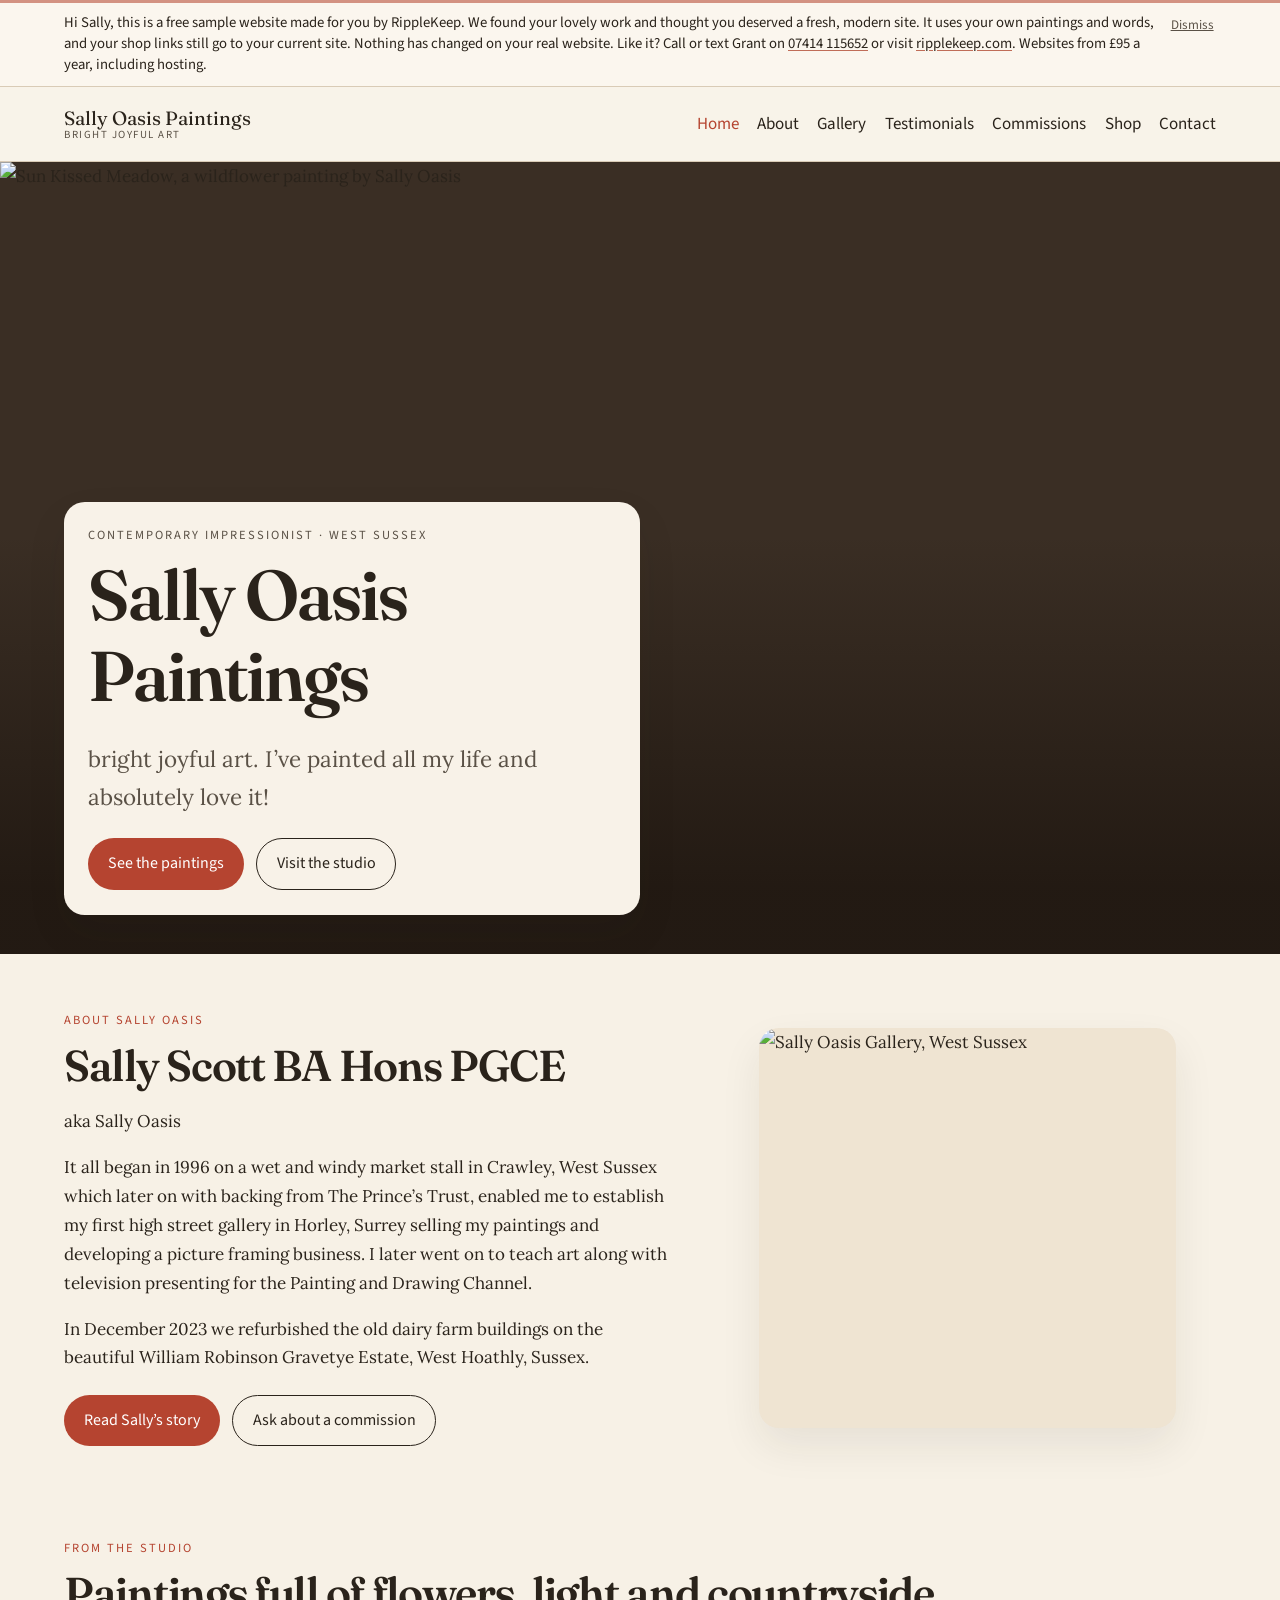
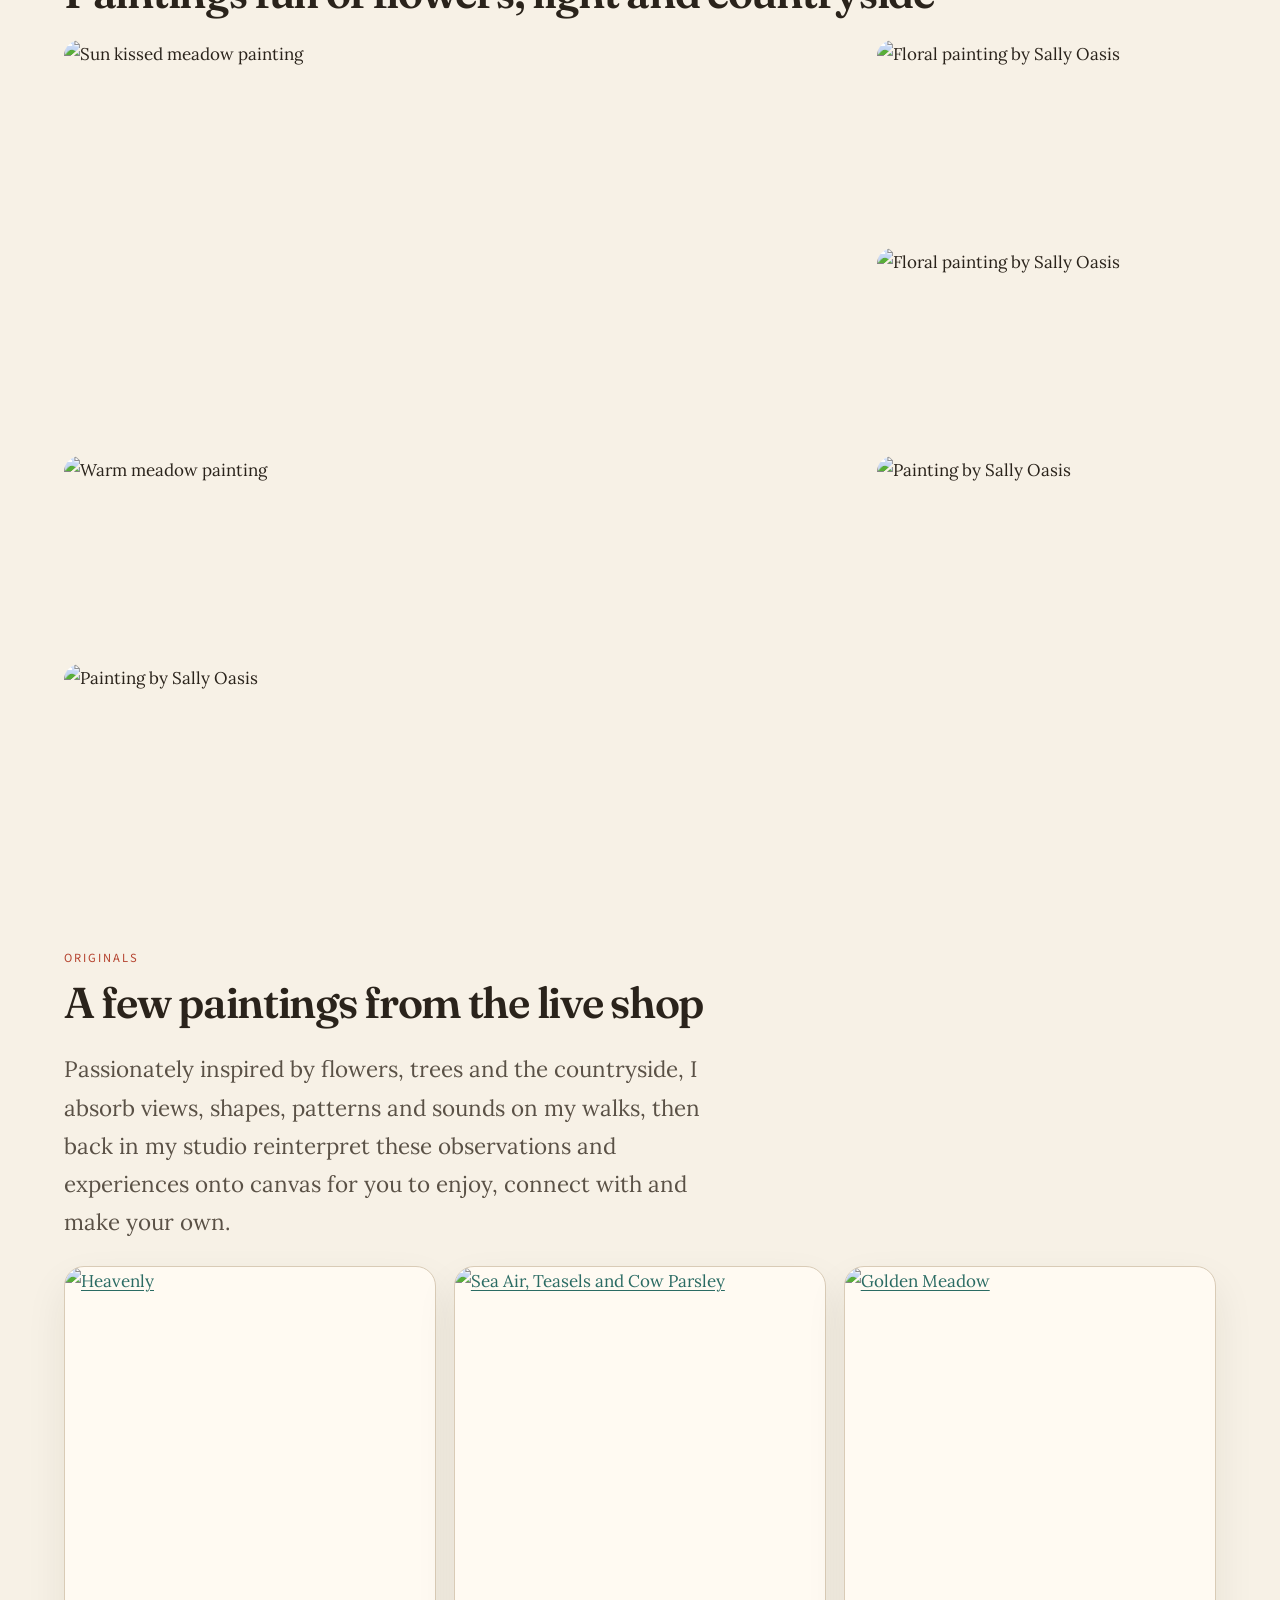
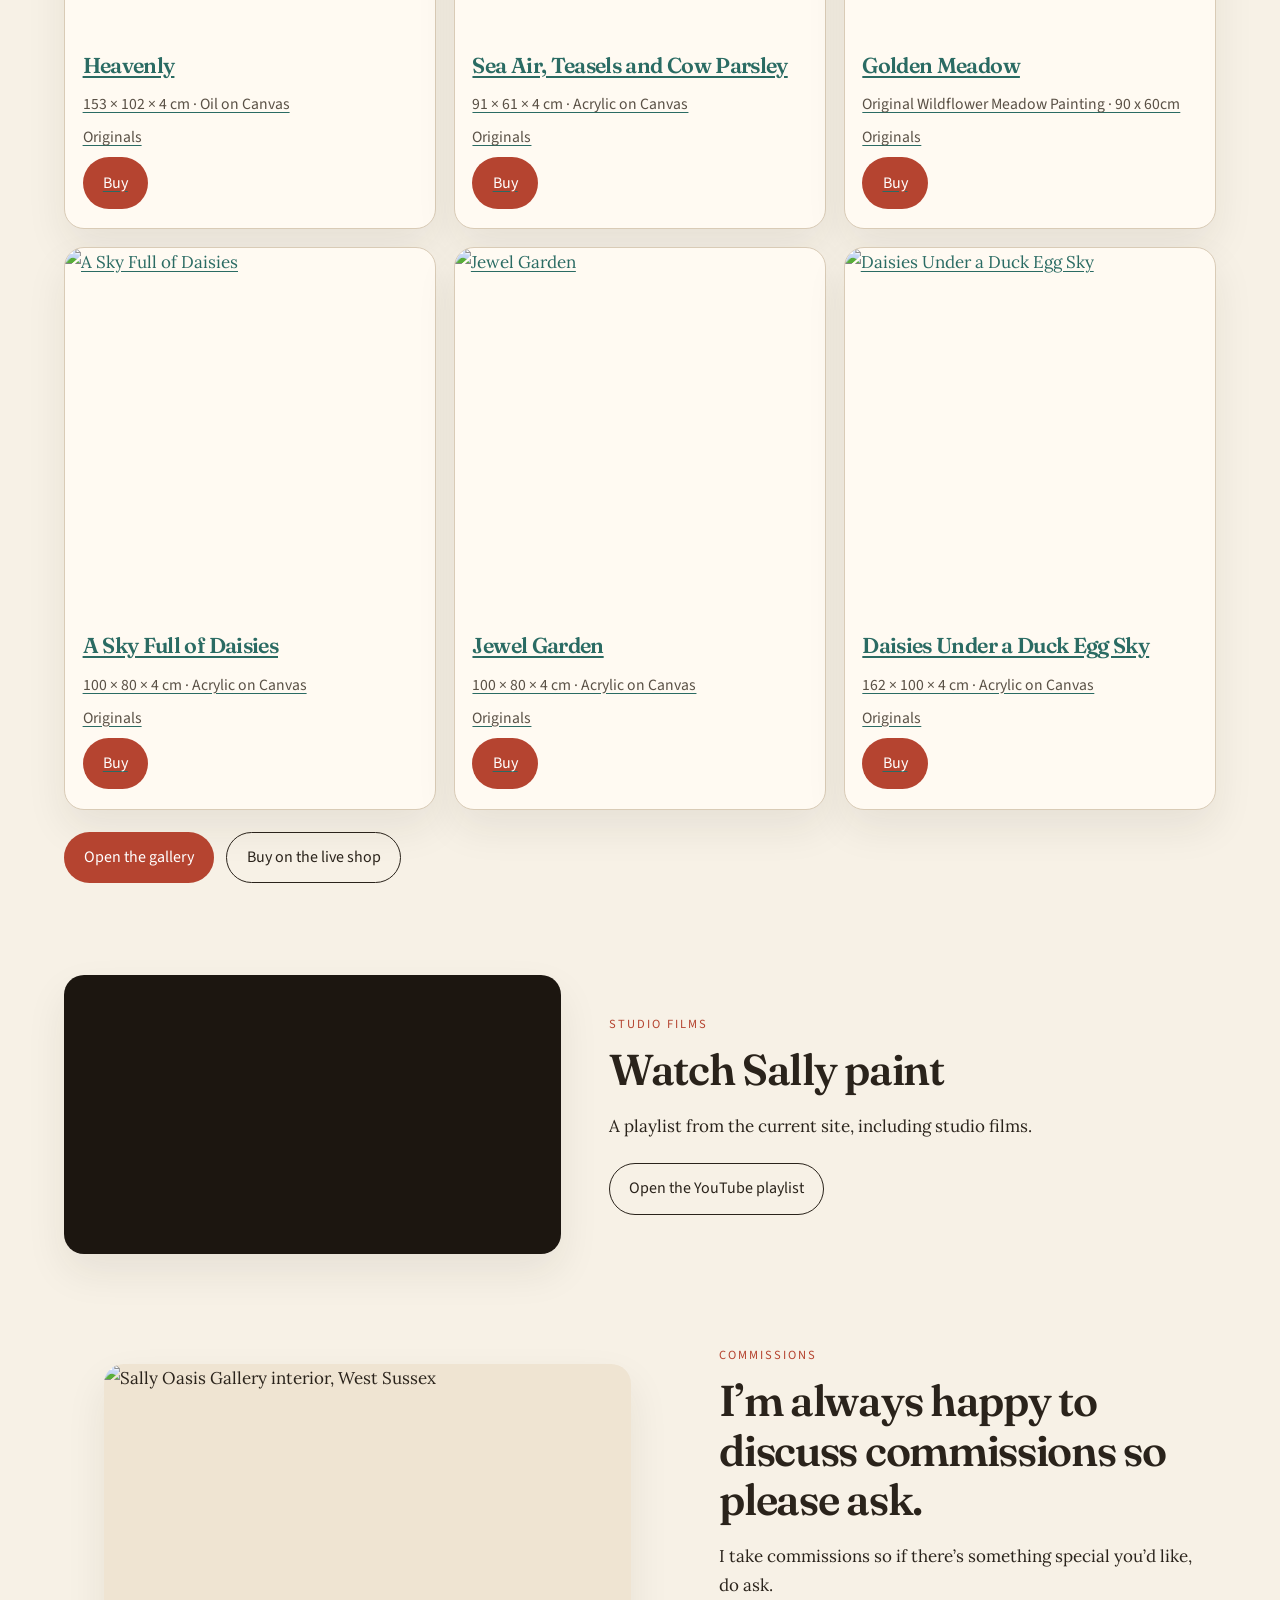
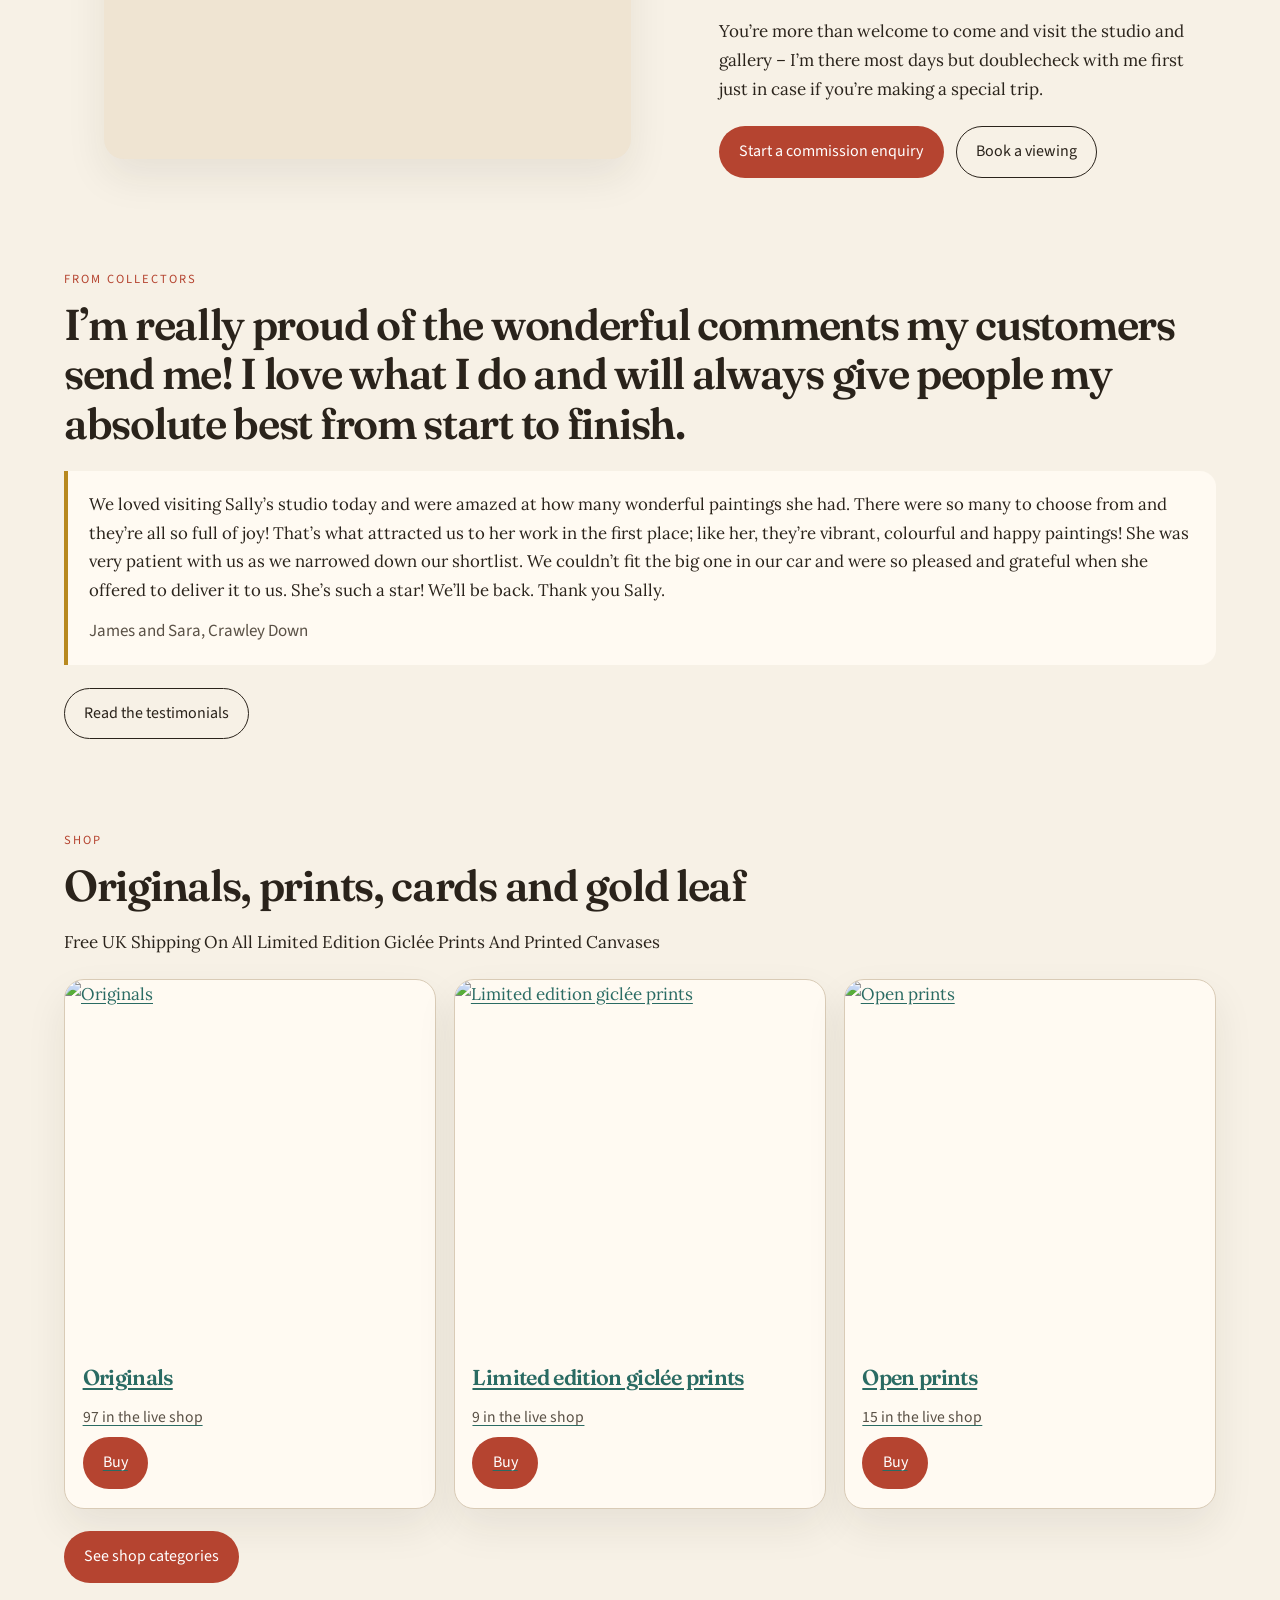
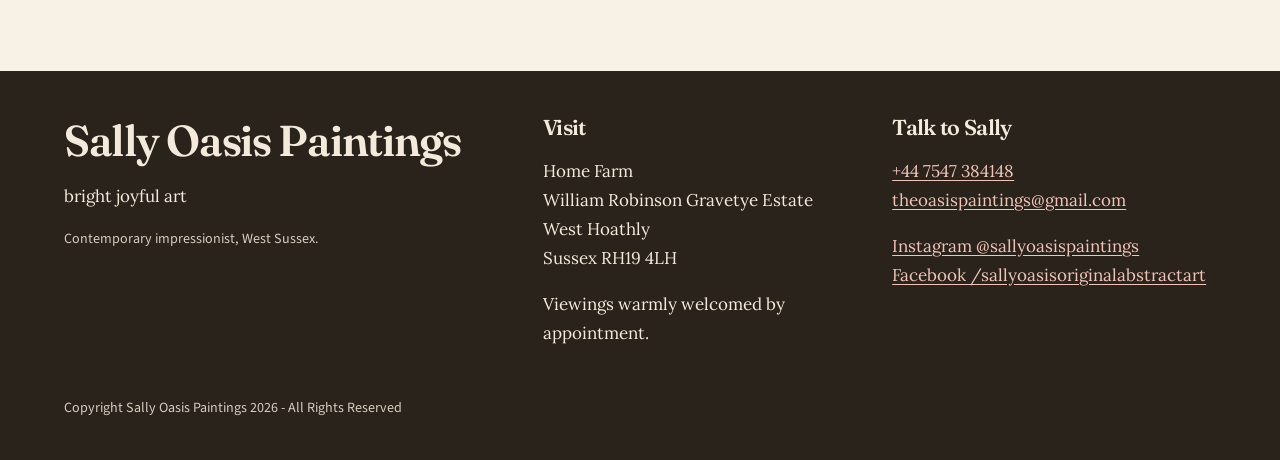
==== index.html @ 3ff03bdf "Import Sally Oasis sample site" ====
<!DOCTYPE html><html lang="en-GB"><head><meta charset="utf-8"><meta name="viewport" content="width=device-width, initial-scale=1"><title>Sally Oasis Paintings · Contemporary Impressionist Artist | West Sussex</title><meta name="description" content="Contemporary impressionist artist based in West Sussex. Discover original paintings for sale and visit the Sally Oasis Paintings studio and gallery."><meta name="robots" content="noindex, nofollow"><link rel="canonical" href="https://someshds.github.io/"><meta name="theme-color" content="#f7f1e6"><link rel="icon" type="image/svg+xml" href="/favicon.svg"><meta property="og:title" content="Sally Oasis Paintings · Contemporary Impressionist Artist | West Sussex"><meta property="og:description" content="Contemporary impressionist artist based in West Sussex. Discover original paintings for sale and visit the Sally Oasis Paintings studio and gallery."><meta property="og:image" content="https://sallyoasispaintings.co.uk/wp-content/uploads/2025/09/IMG_0161-scaled.jpeg"><meta property="og:type" content="website"><meta property="og:locale" content="en_GB"><meta name="twitter:card" content="summary_large_image"><link rel="preconnect" href="https://fonts.googleapis.com"><link rel="preconnect" href="https://fonts.gstatic.com" crossorigin><link href="https://fonts.googleapis.com/css2?family=Fraunces:wght@400;600&family=Lora:ital,wght@0,400;0,500;1,400&family=Source+Sans+3:wght@500;600&display=swap" rel="stylesheet"><script type="application/ld+json">{"@context":"https://schema.org","@graph":[{"@type":["ArtGallery","LocalBusiness"],"@id":"https://sallyoasispaintings.co.uk/#gallery","name":"Sally Oasis Paintings","alternateName":"Sally Oasis","description":"Contemporary impressionist artist based in West Sussex. Discover original paintings for sale and visit the Sally Oasis Paintings studio and gallery. Viewings warmly welcomed by appointment.","url":"https://sallyoasispaintings.co.uk/","image":["https://sallyoasispaintings.co.uk/wp-content/uploads/2025/12/IMG_4892-scaled.jpeg","https://sallyoasispaintings.co.uk/wp-content/uploads/2026/02/IMG_5169-scaled.jpeg"],"telephone":"+447547384148","email":"theoasispaintings@gmail.com","address":{"@type":"PostalAddress","streetAddress":"Home Farm, William Robinson Gravetye Estate","addressLocality":"West Hoathly","addressRegion":"West Sussex","postalCode":"RH19 4LH","addressCountry":"GB"},"founder":{"@type":"Person","name":"Sally Scott","alternateName":"Sally Oasis","honorificSuffix":"BA Hons PGCE","jobTitle":"Contemporary impressionist artist","address":{"@type":"PostalAddress","addressLocality":"West Hoathly","addressRegion":"West Sussex","addressCountry":"GB"}},"sameAs":["https://www.instagram.com/sallyoasispaintings/","https://www.facebook.com/sallyoasisoriginalabstractart/","https://www.youtube.com/playlist?list=PLY_3wN3jTopwCkbC9kT7thi4Jy7dAH4h-"],"hasOfferCatalog":{"@type":"OfferCatalog","name":"Shop","itemListElement":[{"@type":"OfferCatalog","name":"Originals"},{"@type":"OfferCatalog","name":"Limited edition giclée prints"},{"@type":"OfferCatalog","name":"Open prints"},{"@type":"OfferCatalog","name":"Greetings cards"},{"@type":"OfferCatalog","name":"Gold leaf"}]}}]}</script><link rel="stylesheet" href="/_astro/BaseLayout.C7HNn5fG.css"></head><body><a class="skip-link" href="#content">Skip to content</a><aside class="sample-banner" data-sample-banner role="note"><div class="sample-banner-inner"><p>Hi Sally, this is a free sample website made for you by RippleKeep. We found your lovely work and thought you deserved a fresh, modern site. It uses your own paintings and words, and your shop links still go to your current site. Nothing has changed on your real website. Like it? Call or text Grant on <a href="tel:07414115652">07414 115652</a> or visit <a href="https://ripplekeep.com" rel="noopener noreferrer">ripplekeep.com</a>. Websites from £95 a year, including hosting.</p><button type="button" class="sample-banner-close" data-sample-banner-close>Dismiss</button></div></aside><script type="module">var e=document.querySelector(`[data-sample-banner]`),t=document.querySelector(`[data-sample-banner-close]`),n=`ripplekeep-sample-banner-dismissed`;e instanceof HTMLElement&&(sessionStorage.getItem(n)===`1`&&(e.hidden=!0),t?.addEventListener(`click`,()=>{e.hidden=!0,sessionStorage.setItem(n,`1`)}));</script><header class="site-header" data-header data-astro-cid-nen7h5rs><div class="wrap header-inner" data-astro-cid-nen7h5rs><a class="logo" href="/" data-astro-cid-nen7h5rs>Sally Oasis Paintings<span data-astro-cid-nen7h5rs>bright joyful art</span></a><button class="nav-toggle" type="button" aria-expanded="false" aria-controls="site-nav" data-nav-toggle data-astro-cid-nen7h5rs><span class="sr-only" data-astro-cid-nen7h5rs>Menu</span><svg width="22" height="16" viewBox="0 0 22 16" fill="none" aria-hidden="true" data-astro-cid-nen7h5rs><path d="M1 1.5h20M1 8h20M1 14.5h20" stroke="currentColor" stroke-width="1.8" stroke-linecap="round" data-astro-cid-nen7h5rs></path></svg></button><nav class="site-nav" id="site-nav" data-nav data-astro-cid-nen7h5rs><a href="/" aria-current="page" data-astro-cid-nen7h5rs>Home</a><a href="/about/" data-astro-cid-nen7h5rs>About</a><a href="/gallery/" data-astro-cid-nen7h5rs>Gallery</a><a href="/testimonials/" data-astro-cid-nen7h5rs>Testimonials</a><a href="/commissions/" data-astro-cid-nen7h5rs>Commissions</a><a href="/shop/" data-astro-cid-nen7h5rs>Shop</a><a href="/contact/" data-astro-cid-nen7h5rs>Contact</a></nav></div></header><script type="module">var e=document.querySelector(`[data-header]`),t=document.querySelector(`[data-nav-toggle]`);e instanceof HTMLElement&&t instanceof HTMLButtonElement&&t.addEventListener(`click`,()=>{let n=e.classList.toggle(`is-open`);t.setAttribute(`aria-expanded`,String(n))});</script><main id="content"><section class="hero"><img src="https://sallyoasispaintings.co.uk/wp-content/uploads/2025/09/IMG_0161-scaled.jpeg" alt="Sun Kissed Meadow, a wildflower painting by Sally Oasis" width="2000" height="2000"><div class="hero-content"><div class="wrap"><div class="hero-card"><p class="kicker">Contemporary impressionist · West Sussex</p><h1>Sally Oasis Paintings</h1><p class="lede">bright joyful art. I’ve painted all my life and absolutely love it!</p><div class="btn-row"><a class="btn btn-primary" href="/gallery/">See the paintings</a><a class="btn btn-ghost" href="/contact/">Visit the studio</a></div></div></div></div></section><section class="section"><div class="wrap split"><div><p class="kicker">About Sally Oasis</p><h2>Sally Scott BA Hons PGCE</h2><p>aka Sally Oasis</p><p>It all began in 1996 on a wet and windy market stall in Crawley, West Sussex which later on with backing from The Prince’s Trust, enabled me to establish my first high street gallery in Horley, Surrey selling my paintings and developing a picture framing business. I later went on to teach art along with television presenting for the Painting and Drawing Channel.</p><p>In December 2023 we refurbished the old dairy farm buildings on the beautiful William Robinson Gravetye Estate, West Hoathly, Sussex.</p><div class="btn-row"><a class="btn btn-primary" href="/about/">Read Sally’s story</a><a class="btn btn-ghost" href="/commissions/">Ask about a commission</a></div></div><figure class="frame"><img src="https://sallyoasispaintings.co.uk/wp-content/uploads/2023/09/FullSizeRender-scaled.jpeg" alt="Sally Oasis Gallery, West Sussex" width="1200" height="1150"></figure></div></section><section class="section-tight"><div class="wrap"><p class="kicker">From the studio</p><h2>Paintings full of flowers, light and countryside</h2><div class="mosaic" style="margin-top:1.4rem;"><img class="wide tall" src="https://sallyoasispaintings.co.uk/wp-content/uploads/2025/09/IMG_0161-scaled.jpeg" alt="Sun kissed meadow painting" width="1200" height="1200"><img src="https://sallyoasispaintings.co.uk/wp-content/uploads/2025/09/IMG_0339-scaled.jpeg" alt="Floral painting by Sally Oasis" width="800" height="800"><img src="https://sallyoasispaintings.co.uk/wp-content/uploads/2025/12/IMG_2199-scaled.jpeg" alt="Floral painting by Sally Oasis" width="800" height="800"><img class="wide" src="https://sallyoasispaintings.co.uk/wp-content/uploads/2024/02/IMG_0823-scaled.jpeg" alt="Warm meadow painting" width="1600" height="1360"><img src="https://sallyoasispaintings.co.uk/wp-content/uploads/2025/12/IMG_3272-scaled.jpeg" alt="Painting by Sally Oasis" width="800" height="800"><img src="https://sallyoasispaintings.co.uk/wp-content/uploads/2025/12/IMG_4860-scaled.jpeg" alt="Painting by Sally Oasis" width="800" height="800"></div></div></section><section class="section"><div class="wrap"><p class="kicker">Originals</p><h2>A few paintings from the live shop</h2><p class="lede">Passionately inspired by flowers, trees and the countryside, I absorb views, shapes, patterns and sounds on my walks, then back in my studio reinterpret these observations and experiences onto canvas for you to enjoy, connect with and make your own.</p><div class="card-grid three" style="margin-top:1.6rem;"><a class="card" href="https://sallyoasispaintings.co.uk/product/large-wildflower-meadow-oil-painting-heavenly/" rel="noopener noreferrer"><img src="https://sallyoasispaintings.co.uk/wp-content/uploads/2026/09/IMG_5103-768x509.jpeg" alt="Heavenly" loading="lazy" width="640" height="640"><div class="card-body"><h3>Heavenly</h3><p class="meta">153 × 102 × 4 cm · Oil on Canvas</p><p class="meta">Originals</p><span class="btn btn-primary" style="margin-top:auto;align-self:flex-start;">Buy</span></div></a><a class="card" href="https://sallyoasispaintings.co.uk/product/sea-air-teasels-and-cow-parsley-painting/" rel="noopener noreferrer"><img src="https://sallyoasispaintings.co.uk/wp-content/uploads/2026/09/IMG_5176-768x504.jpeg" alt="Sea Air, Teasels and Cow Parsley" loading="lazy" width="640" height="640"><div class="card-body"><h3>Sea Air, Teasels and Cow Parsley</h3><p class="meta">91 × 61 × 4 cm · Acrylic on Canvas</p><p class="meta">Originals</p><span class="btn btn-primary" style="margin-top:auto;align-self:flex-start;">Buy</span></div></a><a class="card" href="https://sallyoasispaintings.co.uk/product/original-wildflower-meadow-painting-golden-meadow/" rel="noopener noreferrer"><img src="https://sallyoasispaintings.co.uk/wp-content/uploads/2026/08/IMG_4306-768x500.jpeg" alt="Golden Meadow" loading="lazy" width="640" height="640"><div class="card-body"><h3>Golden Meadow</h3><p class="meta">Original Wildflower Meadow Painting · 90 x 60cm</p><p class="meta">Originals</p><span class="btn btn-primary" style="margin-top:auto;align-self:flex-start;">Buy</span></div></a><a class="card" href="https://sallyoasispaintings.co.uk/product/a-sky-full-of-daisies-original-contemporary-floral-painting/" rel="noopener noreferrer"><img src="https://sallyoasispaintings.co.uk/wp-content/uploads/2026/07/IMG_2444-768x613.jpeg" alt="A Sky Full of Daisies" loading="lazy" width="640" height="640"><div class="card-body"><h3>A Sky Full of Daisies</h3><p class="meta">100 × 80 × 4 cm · Acrylic on Canvas</p><p class="meta">Originals</p><span class="btn btn-primary" style="margin-top:auto;align-self:flex-start;">Buy</span></div></a><a class="card" href="https://sallyoasispaintings.co.uk/product/jewel-garden-original-painting/" rel="noopener noreferrer"><img src="https://sallyoasispaintings.co.uk/wp-content/uploads/2026/07/IMG_2264-768x614.jpeg" alt="Jewel Garden" loading="lazy" width="640" height="640"><div class="card-body"><h3>Jewel Garden</h3><p class="meta">100 × 80 × 4 cm · Acrylic on Canvas</p><p class="meta">Originals</p><span class="btn btn-primary" style="margin-top:auto;align-self:flex-start;">Buy</span></div></a><a class="card" href="https://sallyoasispaintings.co.uk/product/daisy-meadow-painting-duck-egg-sky/" rel="noopener noreferrer"><img src="https://sallyoasispaintings.co.uk/wp-content/uploads/2026/07/IMG_2663-768x474.jpeg" alt="Daisies Under a Duck Egg Sky" loading="lazy" width="640" height="640"><div class="card-body"><h3>Daisies Under a Duck Egg Sky</h3><p class="meta">162 × 100 × 4 cm · Acrylic on Canvas</p><p class="meta">Originals</p><span class="btn btn-primary" style="margin-top:auto;align-self:flex-start;">Buy</span></div></a></div><div class="btn-row"><a class="btn btn-primary" href="/gallery/">Open the gallery</a><a class="btn btn-ghost" href="https://sallyoasispaintings.co.uk/shop/" rel="noopener noreferrer">Buy on the live shop</a></div></div></section><section class="section-tight"><div class="wrap split reverse"><div><p class="kicker">Studio films</p><h2>Watch Sally paint</h2><p>A playlist from the current site, including studio films.</p><div class="btn-row"><a class="btn btn-ghost" href="https://www.youtube.com/playlist?list=PLY_3wN3jTopwCkbC9kT7thi4Jy7dAH4h-" rel="noopener noreferrer">Open the YouTube playlist</a></div></div><div class="video"><iframe src="https://www.youtube.com/embed/videoseries?list=PLY_3wN3jTopwCkbC9kT7thi4Jy7dAH4h-" title="Sally Oasis Paintings YouTube playlist" allow="accelerometer; autoplay; clipboard-write; encrypted-media; gyroscope; picture-in-picture" allowfullscreen loading="lazy"></iframe></div></div></section><section class="section"><div class="wrap split"><figure class="frame"><img src="https://sallyoasispaintings.co.uk/wp-content/uploads/2026/02/IMG_5194.jpeg" alt="Sally Oasis Gallery interior, West Sussex" width="1200" height="900"></figure><div><p class="kicker">Commissions</p><h2>I’m always happy to discuss commissions so please ask.</h2><p>I take commissions so if there’s something special you’d like, do ask.</p><p>You’re more than welcome to come and visit the studio and gallery – I’m there most days but doublecheck with me first just in case if you’re making a special trip.</p><div class="btn-row"><a class="btn btn-primary" href="/commissions/">Start a commission enquiry</a><a class="btn btn-ghost" href="/contact/">Book a viewing</a></div></div></div></section><section class="section-tight"><div class="wrap"><p class="kicker">From collectors</p><h2>I’m really proud of the wonderful comments my customers send me! I love what I do and will always give people my absolute best from start to finish.</h2><blockquote class="quote" style="margin-top:1.4rem;"><p>We loved visiting Sally’s studio today and were amazed at how many wonderful paintings she had. There were so many to choose from and they’re all so full of joy! That’s what attracted us to her work in the first place; like her,  they’re vibrant, colourful and happy paintings! She was very patient with us as we narrowed down our shortlist. We couldn’t fit the big one in our car and were so pleased and grateful when she offered to deliver it to us. She’s such a star! We’ll be back. Thank you Sally.</p><footer>James and Sara, Crawley Down</footer></blockquote><div class="btn-row"><a class="btn btn-ghost" href="/testimonials/">Read the testimonials</a></div></div></section><section class="section"><div class="wrap"><p class="kicker">Shop</p><h2>Originals, prints, cards and gold leaf</h2><p>Free UK Shipping On All Limited Edition Giclée Prints And Printed Canvases</p><div class="card-grid three" style="margin-top:1.4rem;"><a class="card" href="https://sallyoasispaintings.co.uk/product-category/originals/" rel="noopener noreferrer"><img src="https://sallyoasispaintings.co.uk/wp-content/uploads/2025/09/IMG_0161-scaled.jpeg" alt="Originals" loading="lazy" width="640" height="640"><div class="card-body"><h3>Originals</h3><p class="meta">97 in the live shop</p><span class="btn btn-primary" style="margin-top:auto;align-self:flex-start;">Buy</span></div></a><a class="card" href="https://sallyoasispaintings.co.uk/product-category/limited-edition-prints/" rel="noopener noreferrer"><img src="https://sallyoasispaintings.co.uk/wp-content/uploads/2026/02/IMG_0017-scaled.jpeg" alt="Limited edition giclée prints" loading="lazy" width="640" height="640"><div class="card-body"><h3>Limited edition giclée prints</h3><p class="meta">9 in the live shop</p><span class="btn btn-primary" style="margin-top:auto;align-self:flex-start;">Buy</span></div></a><a class="card" href="https://sallyoasispaintings.co.uk/product-category/open-prints/" rel="noopener noreferrer"><img src="https://sallyoasispaintings.co.uk/wp-content/uploads/2025/09/IMG_0339-scaled.jpeg" alt="Open prints" loading="lazy" width="640" height="640"><div class="card-body"><h3>Open prints</h3><p class="meta">15 in the live shop</p><span class="btn btn-primary" style="margin-top:auto;align-self:flex-start;">Buy</span></div></a></div><div class="btn-row"><a class="btn btn-primary" href="/shop/">See shop categories</a></div></div></section></main><footer class="site-footer"><div class="wrap footer-grid"><div><h2>Sally Oasis Paintings</h2><p>bright joyful art</p><p class="tiny">Contemporary impressionist, West Sussex.</p></div><div><h3>Visit</h3><p>Home Farm<br>William Robinson Gravetye Estate<br>West Hoathly<br>Sussex RH19 4LH</p><p>Viewings warmly welcomed by appointment.</p></div><div><h3>Talk to Sally</h3><p><a href="tel:+447547384148">+44 7547 384148</a><br><a href="mailto:theoasispaintings@gmail.com">theoasispaintings@gmail.com</a></p><p><a href="https://www.instagram.com/sallyoasispaintings/">Instagram @sallyoasispaintings</a><br><a href="https://www.facebook.com/sallyoasisoriginalabstractart/">Facebook /sallyoasisoriginalabstractart</a></p></div></div><div class="wrap tiny" style="margin-top:2rem;"><p>Copyright Sally Oasis Paintings 2026 - All Rights Reserved</p></div></footer></body></html>
---- _astro/BaseLayout.C7HNn5fG.css ----
:root{--paper:#f7f1e6;--paper-deep:#efe4d2;--cream:#fffaf2;--ink:#2a231b;--ink-soft:#5a5146;--line:#d9cbb6;--coral:#b54430;--coral-soft:#e8b8ad;--gold:#b8891f;--teal:#2a6b63;--shadow:0 18px 40px #2a231b14;--radius:1.25rem;--max:72rem;--font-display:"Fraunces", "Palatino Linotype", Palatino, serif;--font-body:"Lora", "Georgia", serif;--font-ui:"Source Sans 3", "Segoe UI", sans-serif}*,:before,:after{box-sizing:border-box}html{scroll-behavior:smooth}body{background:var(--paper);color:var(--ink);font-family:var(--font-body);font-synthesis:none;min-height:100vh;margin:0;font-size:1.0625rem;line-height:1.7}img{max-width:100%;height:auto;display:block}a{color:var(--teal);text-underline-offset:.18em}a:hover{color:var(--coral)}:focus-visible{outline:3px solid var(--gold);outline-offset:3px}.skip-link{z-index:100;background:var(--ink);color:var(--cream);padding:.6rem 1rem;text-decoration:none;position:absolute;top:-3rem;left:1rem}.skip-link:focus{top:1rem}.wrap{width:min(calc(100% - 2rem), var(--max));margin-inline:auto}.kicker{font-family:var(--font-ui);letter-spacing:.16em;text-transform:uppercase;color:var(--coral);margin:0 0 .6rem;font-size:.78rem}h1,h2,h3{font-family:var(--font-display);letter-spacing:-.03em;font-weight:600;line-height:1.15}h1{margin:0 0 .75rem;font-size:clamp(2.2rem,7vw,4.4rem)}h2{margin:0 0 .8rem;font-size:clamp(1.7rem,4vw,2.7rem)}h3{margin:0 0 .4rem;font-size:1.35rem}.lede{color:var(--ink-soft);max-width:40rem;font-size:clamp(1.15rem,2vw,1.4rem)}.btn{min-height:2.85rem;font-family:var(--font-ui);cursor:pointer;border:1px solid #0000;border-radius:999px;justify-content:center;align-items:center;gap:.5rem;padding:.7rem 1.2rem;font-size:1rem;text-decoration:none;display:inline-flex}.btn-primary{background:var(--coral);color:#fff}.btn-primary:hover{color:#fff;background:#943625}.btn-ghost{color:var(--ink);border-color:var(--ink);background:0 0}.btn-ghost:hover{background:var(--ink);color:var(--cream)}.btn-row{flex-wrap:wrap;gap:.75rem;margin-top:1.4rem;display:flex}.sample-banner{color:var(--ink);border-bottom:1px solid var(--line);border-top:3px solid color-mix(in srgb, var(--coral) 55%, var(--paper));font-family:var(--font-ui);background:#fbf6ee;font-size:.92rem;line-height:1.45}.sample-banner[hidden]{display:none}.sample-banner-inner{width:min(calc(100% - 1.5rem), var(--max));align-items:flex-start;gap:.75rem;margin-inline:auto;padding:.55rem 0 .65rem;display:flex}.sample-banner p{flex:1;margin:0}.sample-banner a{color:var(--ink);text-decoration:underline;text-decoration-color:color-mix(in srgb, var(--coral) 70%, var(--line));text-underline-offset:.16em}.sample-banner a:hover{color:var(--coral)}.sample-banner-close{color:var(--ink-soft);font-family:var(--font-ui);cursor:pointer;background:0 0;border:0;flex-shrink:0;margin-top:.05rem;padding:.2rem .15rem;font-size:.82rem;text-decoration:underline}.sample-banner-close:hover{color:var(--ink)}.site-header{z-index:20;background:color-mix(in srgb, var(--paper) 88%, white);backdrop-filter:blur(14px);border-bottom:1px solid var(--line);position:sticky;top:0}.header-inner{flex-wrap:wrap;justify-content:space-between;align-items:center;gap:1rem;min-height:4.25rem;display:flex}.logo{font-family:var(--font-display);color:var(--ink);font-size:1.2rem;line-height:1.15;text-decoration:none}.logo span{font-family:var(--font-ui);letter-spacing:.14em;text-transform:uppercase;color:var(--ink-soft);font-size:.68rem;display:block}.nav-toggle{border:1px solid var(--line);background:var(--cream);width:2.75rem;height:2.75rem;color:var(--ink);border-radius:.7rem;justify-content:center;align-items:center;display:inline-flex}.nav-toggle[aria-expanded=true]{background:var(--ink);color:var(--cream)}.site-nav{flex-direction:column;gap:.15rem;padding:0 0 1rem;display:none}.site-nav a{color:var(--ink);font-family:var(--font-ui);padding:.55rem 0;text-decoration:none}.site-nav a[aria-current=page]{color:var(--coral)}.site-header.is-open .site-nav{display:flex}@media (width>=880px){.nav-toggle{display:none}.header-inner{min-height:4.6rem}.site-nav{flex-direction:row;align-items:center;gap:1.15rem;padding:0;display:flex}.site-nav a{padding:.2rem 0}}.hero{background:#3a2e24;align-items:end;min-height:min(88vh,52rem);display:grid;position:relative;overflow:hidden}.hero img{object-fit:cover;width:100%;height:100%;position:absolute;inset:0}.hero-content{z-index:1;background:linear-gradient(#0000 20%,#1c140ec7 88%);padding:4.5rem 0 2.4rem;position:relative}.hero-card{background:color-mix(in srgb, var(--paper) 92%, white);max-width:36rem;color:var(--ink);box-shadow:var(--shadow);border-radius:1.3rem;padding:1.4rem 1.5rem 1.6rem}.hero-card .kicker,.hero-card .lede{color:var(--ink-soft)}.hero h1{max-width:14ch}.section{padding:3.5rem 0}.section-tight{padding:2.2rem 0}.split{gap:1.5rem;display:grid}@media (width>=800px){.split{grid-template-columns:1.1fr .9fr;align-items:center;gap:3rem}.split.reverse{grid-template-columns:.9fr 1.1fr}.split.reverse>:first-child{order:2}}.frame{border-radius:var(--radius);box-shadow:var(--shadow);background:var(--paper-deep);overflow:hidden}.frame img{object-fit:cover;width:100%;height:100%}.mosaic{grid-template-columns:1fr 1fr;gap:.75rem;display:grid}.mosaic img{object-fit:cover;border-radius:1rem;width:100%;height:100%}.mosaic .wide{grid-column:1/-1;min-height:14rem}@media (width>=800px){.mosaic{grid-template-columns:1.3fr 1fr 1fr;grid-auto-rows:12rem;gap:1rem}.mosaic .tall{grid-row:span 2}.mosaic .wide{grid-column:span 2;min-height:0}}.card-grid{grid-template-columns:1fr;gap:1.1rem;display:grid}@media (width>=640px){.card-grid{grid-template-columns:repeat(2,1fr)}}@media (width>=980px){.card-grid.three{grid-template-columns:repeat(3,1fr)}}.card{background:var(--cream);border:1px solid var(--line);border-radius:var(--radius);box-shadow:var(--shadow);flex-direction:column;height:100%;display:flex;overflow:hidden}.card img{aspect-ratio:1;object-fit:cover;width:100%}.card-body{flex-direction:column;flex:1;gap:.4rem;padding:1rem 1.1rem 1.2rem;display:flex}.card-body p{color:var(--ink-soft);margin:0;font-size:.98rem}.meta{font-family:var(--font-ui);color:var(--ink-soft);font-size:.86rem}.quote{background:var(--cream);border-left:4px solid var(--gold);border-radius:0 1rem 1rem 0;margin:0;padding:1.2rem 1.3rem}.quote p{margin:0 0 .8rem;font-size:1.05rem}.quote footer{font-family:var(--font-ui);color:var(--ink-soft)}.filters{flex-wrap:wrap;gap:.5rem;margin:1.2rem 0 1.6rem;display:flex}.filter-btn{border:1px solid var(--line);background:var(--cream);color:var(--ink);font-family:var(--font-ui);cursor:pointer;border-radius:999px;padding:.45rem .9rem}.filter-btn[aria-pressed=true]{background:var(--ink);color:var(--cream);border-color:var(--ink)}.gallery-grid{columns:1;gap:.9rem}@media (width>=640px){.gallery-grid{columns:2}}@media (width>=1000px){.gallery-grid{columns:3}}.gallery-item{break-inside:avoid;color:inherit;background:var(--cream);border:1px solid var(--line);border-radius:1rem;margin-bottom:.9rem;text-decoration:none;display:block;overflow:hidden}.gallery-item img{width:100%}.gallery-item figcaption{padding:.75rem .9rem .95rem}.placeholder{border:1px dashed var(--gold);background:color-mix(in srgb, var(--gold) 8%, var(--cream));color:var(--ink-soft);border-radius:1rem;padding:1rem 1.1rem}.form{gap:1rem;max-width:36rem;display:grid}label{font-family:var(--font-ui);gap:.35rem;display:grid}input,textarea,select{font:inherit;border:1px solid var(--line);background:var(--cream);color:var(--ink);border-radius:.8rem;width:100%;padding:.75rem .85rem}textarea{resize:vertical;min-height:9rem}.video{aspect-ratio:16/9;border-radius:var(--radius);box-shadow:var(--shadow);background:#1c1610;position:relative;overflow:hidden}.video iframe{border:0;width:100%;height:100%;position:absolute;inset:0}.site-footer{color:#f4eadc;background:#2a231b;margin-top:2rem;padding:2.8rem 0 1.6rem}.site-footer a{color:#f0c4b8}.footer-grid{gap:1.6rem;display:grid}@media (width>=800px){.footer-grid{grid-template-columns:1.4fr 1fr 1fr}}.tiny{font-family:var(--font-ui);opacity:.85;font-size:.88rem}.page-hero{padding:2.4rem 0 .4rem}.page-hero h1{max-width:16ch}.contact-list{gap:.85rem;margin:0;padding:0;list-style:none;display:grid}.contact-list a{color:var(--ink)}@media (prefers-reduced-motion:reduce){html{scroll-behavior:auto}.hero img{transform:none}}.sr-only[data-astro-cid-nen7h5rs]{clip:rect(0, 0, 0, 0);border:0;width:1px;height:1px;margin:-1px;padding:0;position:absolute;overflow:hidden}.site-nav[data-astro-cid-nen7h5rs]{width:100%}@media (width>=880px){.site-nav[data-astro-cid-nen7h5rs]{width:auto}}
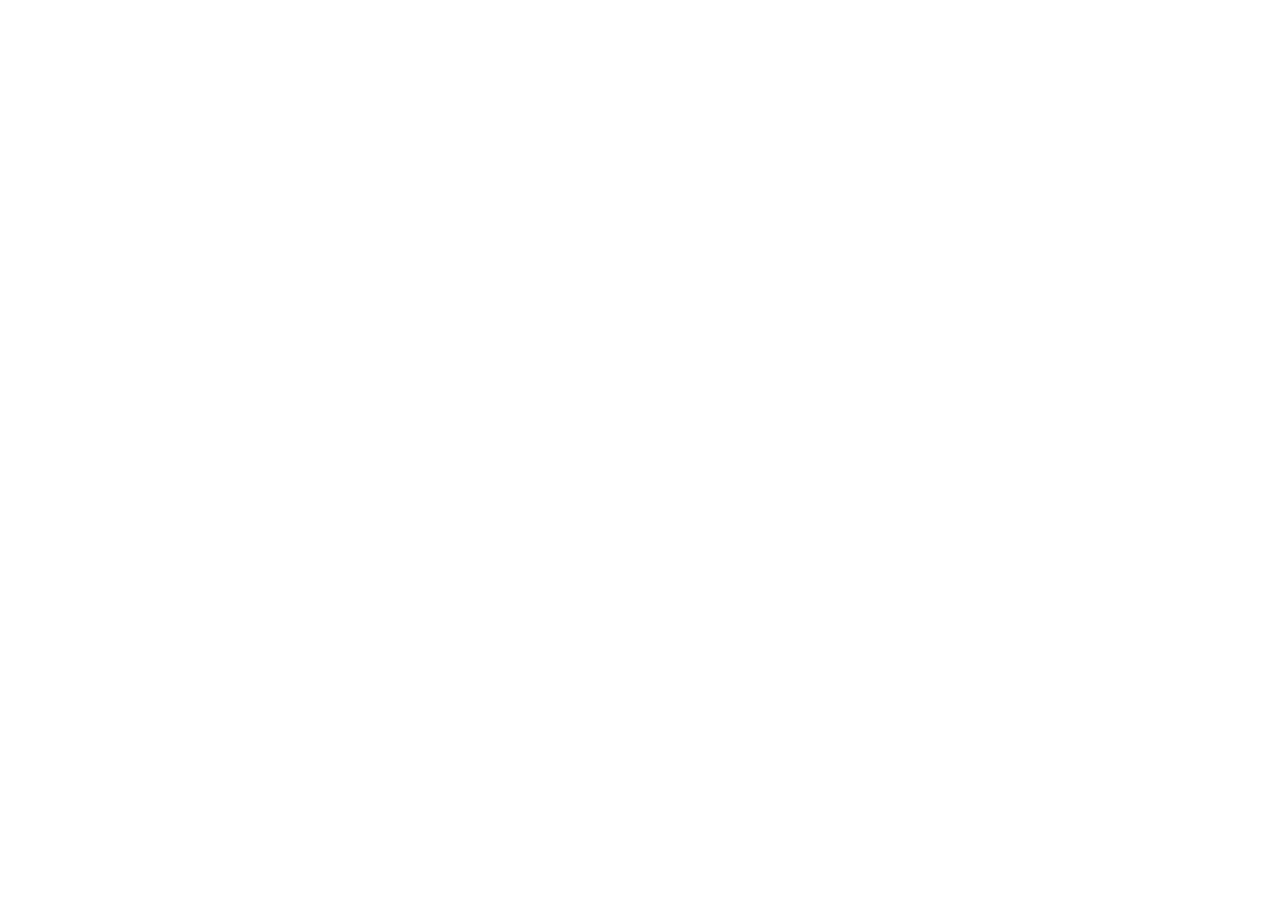
==== commit 8b660db5: "Redirect every path to the matching ripplekeep.com/sally-oasis page" ====
--- a/index.html
+++ b/index.html
@@ -1 +1,15 @@
-<!DOCTYPE html><html lang="en-GB"><head><meta charset="utf-8"><meta name="viewport" content="width=device-width, initial-scale=1"><title>Sally Oasis Paintings · Contemporary Impressionist Artist | West Sussex</title><meta name="description" content="Contemporary impressionist artist based in West Sussex. Discover original paintings for sale and visit the Sally Oasis Paintings studio and gallery."><meta name="robots" content="noindex, nofollow"><link rel="canonical" href="https://someshds.github.io/"><meta name="theme-color" content="#f7f1e6"><link rel="icon" type="image/svg+xml" href="/favicon.svg"><meta property="og:title" content="Sally Oasis Paintings · Contemporary Impressionist Artist | West Sussex"><meta property="og:description" content="Contemporary impressionist artist based in West Sussex. Discover original paintings for sale and visit the Sally Oasis Paintings studio and gallery."><meta property="og:image" content="https://sallyoasispaintings.co.uk/wp-content/uploads/2025/09/IMG_0161-scaled.jpeg"><meta property="og:type" content="website"><meta property="og:locale" content="en_GB"><meta name="twitter:card" content="summary_large_image"><link rel="preconnect" href="https://fonts.googleapis.com"><link rel="preconnect" href="https://fonts.gstatic.com" crossorigin><link href="https://fonts.googleapis.com/css2?family=Fraunces:wght@400;600&family=Lora:ital,wght@0,400;0,500;1,400&family=Source+Sans+3:wght@500;600&display=swap" rel="stylesheet"><script type="application/ld+json">{"@context":"https://schema.org","@graph":[{"@type":["ArtGallery","LocalBusiness"],"@id":"https://sallyoasispaintings.co.uk/#gallery","name":"Sally Oasis Paintings","alternateName":"Sally Oasis","description":"Contemporary impressionist artist based in West Sussex. Discover original paintings for sale and visit the Sally Oasis Paintings studio and gallery. Viewings warmly welcomed by appointment.","url":"https://sallyoasispaintings.co.uk/","image":["https://sallyoasispaintings.co.uk/wp-content/uploads/2025/12/IMG_4892-scaled.jpeg","https://sallyoasispaintings.co.uk/wp-content/uploads/2026/02/IMG_5169-scaled.jpeg"],"telephone":"+447547384148","email":"theoasispaintings@gmail.com","address":{"@type":"PostalAddress","streetAddress":"Home Farm, William Robinson Gravetye Estate","addressLocality":"West Hoathly","addressRegion":"West Sussex","postalCode":"RH19 4LH","addressCountry":"GB"},"founder":{"@type":"Person","name":"Sally Scott","alternateName":"Sally Oasis","honorificSuffix":"BA Hons PGCE","jobTitle":"Contemporary impressionist artist","address":{"@type":"PostalAddress","addressLocality":"West Hoathly","addressRegion":"West Sussex","addressCountry":"GB"}},"sameAs":["https://www.instagram.com/sallyoasispaintings/","https://www.facebook.com/sallyoasisoriginalabstractart/","https://www.youtube.com/playlist?list=PLY_3wN3jTopwCkbC9kT7thi4Jy7dAH4h-"],"hasOfferCatalog":{"@type":"OfferCatalog","name":"Shop","itemListElement":[{"@type":"OfferCatalog","name":"Originals"},{"@type":"OfferCatalog","name":"Limited edition giclée prints"},{"@type":"OfferCatalog","name":"Open prints"},{"@type":"OfferCatalog","name":"Greetings cards"},{"@type":"OfferCatalog","name":"Gold leaf"}]}}]}</script><link rel="stylesheet" href="/_astro/BaseLayout.C7HNn5fG.css"></head><body><a class="skip-link" href="#content">Skip to content</a><aside class="sample-banner" data-sample-banner role="note"><div class="sample-banner-inner"><p>Hi Sally, this is a free sample website made for you by RippleKeep. We found your lovely work and thought you deserved a fresh, modern site. It uses your own paintings and words, and your shop links still go to your current site. Nothing has changed on your real website. Like it? Call or text Grant on <a href="tel:07414115652">07414 115652</a> or visit <a href="https://ripplekeep.com" rel="noopener noreferrer">ripplekeep.com</a>. Websites from £95 a year, including hosting.</p><button type="button" class="sample-banner-close" data-sample-banner-close>Dismiss</button></div></aside><script type="module">var e=document.querySelector(`[data-sample-banner]`),t=document.querySelector(`[data-sample-banner-close]`),n=`ripplekeep-sample-banner-dismissed`;e instanceof HTMLElement&&(sessionStorage.getItem(n)===`1`&&(e.hidden=!0),t?.addEventListener(`click`,()=>{e.hidden=!0,sessionStorage.setItem(n,`1`)}));</script><header class="site-header" data-header data-astro-cid-nen7h5rs><div class="wrap header-inner" data-astro-cid-nen7h5rs><a class="logo" href="/" data-astro-cid-nen7h5rs>Sally Oasis Paintings<span data-astro-cid-nen7h5rs>bright joyful art</span></a><button class="nav-toggle" type="button" aria-expanded="false" aria-controls="site-nav" data-nav-toggle data-astro-cid-nen7h5rs><span class="sr-only" data-astro-cid-nen7h5rs>Menu</span><svg width="22" height="16" viewBox="0 0 22 16" fill="none" aria-hidden="true" data-astro-cid-nen7h5rs><path d="M1 1.5h20M1 8h20M1 14.5h20" stroke="currentColor" stroke-width="1.8" stroke-linecap="round" data-astro-cid-nen7h5rs></path></svg></button><nav class="site-nav" id="site-nav" data-nav data-astro-cid-nen7h5rs><a href="/" aria-current="page" data-astro-cid-nen7h5rs>Home</a><a href="/about/" data-astro-cid-nen7h5rs>About</a><a href="/gallery/" data-astro-cid-nen7h5rs>Gallery</a><a href="/testimonials/" data-astro-cid-nen7h5rs>Testimonials</a><a href="/commissions/" data-astro-cid-nen7h5rs>Commissions</a><a href="/shop/" data-astro-cid-nen7h5rs>Shop</a><a href="/contact/" data-astro-cid-nen7h5rs>Contact</a></nav></div></header><script type="module">var e=document.querySelector(`[data-header]`),t=document.querySelector(`[data-nav-toggle]`);e instanceof HTMLElement&&t instanceof HTMLButtonElement&&t.addEventListener(`click`,()=>{let n=e.classList.toggle(`is-open`);t.setAttribute(`aria-expanded`,String(n))});</script><main id="content"><section class="hero"><img src="https://sallyoasispaintings.co.uk/wp-content/uploads/2025/09/IMG_0161-scaled.jpeg" alt="Sun Kissed Meadow, a wildflower painting by Sally Oasis" width="2000" height="2000"><div class="hero-content"><div class="wrap"><div class="hero-card"><p class="kicker">Contemporary impressionist · West Sussex</p><h1>Sally Oasis Paintings</h1><p class="lede">bright joyful art. I’ve painted all my life and absolutely love it!</p><div class="btn-row"><a class="btn btn-primary" href="/gallery/">See the paintings</a><a class="btn btn-ghost" href="/contact/">Visit the studio</a></div></div></div></div></section><section class="section"><div class="wrap split"><div><p class="kicker">About Sally Oasis</p><h2>Sally Scott BA Hons PGCE</h2><p>aka Sally Oasis</p><p>It all began in 1996 on a wet and windy market stall in Crawley, West Sussex which later on with backing from The Prince’s Trust, enabled me to establish my first high street gallery in Horley, Surrey selling my paintings and developing a picture framing business. I later went on to teach art along with television presenting for the Painting and Drawing Channel.</p><p>In December 2023 we refurbished the old dairy farm buildings on the beautiful William Robinson Gravetye Estate, West Hoathly, Sussex.</p><div class="btn-row"><a class="btn btn-primary" href="/about/">Read Sally’s story</a><a class="btn btn-ghost" href="/commissions/">Ask about a commission</a></div></div><figure class="frame"><img src="https://sallyoasispaintings.co.uk/wp-content/uploads/2023/09/FullSizeRender-scaled.jpeg" alt="Sally Oasis Gallery, West Sussex" width="1200" height="1150"></figure></div></section><section class="section-tight"><div class="wrap"><p class="kicker">From the studio</p><h2>Paintings full of flowers, light and countryside</h2><div class="mosaic" style="margin-top:1.4rem;"><img class="wide tall" src="https://sallyoasispaintings.co.uk/wp-content/uploads/2025/09/IMG_0161-scaled.jpeg" alt="Sun kissed meadow painting" width="1200" height="1200"><img src="https://sallyoasispaintings.co.uk/wp-content/uploads/2025/09/IMG_0339-scaled.jpeg" alt="Floral painting by Sally Oasis" width="800" height="800"><img src="https://sallyoasispaintings.co.uk/wp-content/uploads/2025/12/IMG_2199-scaled.jpeg" alt="Floral painting by Sally Oasis" width="800" height="800"><img class="wide" src="https://sallyoasispaintings.co.uk/wp-content/uploads/2024/02/IMG_0823-scaled.jpeg" alt="Warm meadow painting" width="1600" height="1360"><img src="https://sallyoasispaintings.co.uk/wp-content/uploads/2025/12/IMG_3272-scaled.jpeg" alt="Painting by Sally Oasis" width="800" height="800"><img src="https://sallyoasispaintings.co.uk/wp-content/uploads/2025/12/IMG_4860-scaled.jpeg" alt="Painting by Sally Oasis" width="800" height="800"></div></div></section><section class="section"><div class="wrap"><p class="kicker">Originals</p><h2>A few paintings from the live shop</h2><p class="lede">Passionately inspired by flowers, trees and the countryside, I absorb views, shapes, patterns and sounds on my walks, then back in my studio reinterpret these observations and experiences onto canvas for you to enjoy, connect with and make your own.</p><div class="card-grid three" style="margin-top:1.6rem;"><a class="card" href="https://sallyoasispaintings.co.uk/product/large-wildflower-meadow-oil-painting-heavenly/" rel="noopener noreferrer"><img src="https://sallyoasispaintings.co.uk/wp-content/uploads/2026/09/IMG_5103-768x509.jpeg" alt="Heavenly" loading="lazy" width="640" height="640"><div class="card-body"><h3>Heavenly</h3><p class="meta">153 × 102 × 4 cm · Oil on Canvas</p><p class="meta">Originals</p><span class="btn btn-primary" style="margin-top:auto;align-self:flex-start;">Buy</span></div></a><a class="card" href="https://sallyoasispaintings.co.uk/product/sea-air-teasels-and-cow-parsley-painting/" rel="noopener noreferrer"><img src="https://sallyoasispaintings.co.uk/wp-content/uploads/2026/09/IMG_5176-768x504.jpeg" alt="Sea Air, Teasels and Cow Parsley" loading="lazy" width="640" height="640"><div class="card-body"><h3>Sea Air, Teasels and Cow Parsley</h3><p class="meta">91 × 61 × 4 cm · Acrylic on Canvas</p><p class="meta">Originals</p><span class="btn btn-primary" style="margin-top:auto;align-self:flex-start;">Buy</span></div></a><a class="card" href="https://sallyoasispaintings.co.uk/product/original-wildflower-meadow-painting-golden-meadow/" rel="noopener noreferrer"><img src="https://sallyoasispaintings.co.uk/wp-content/uploads/2026/08/IMG_4306-768x500.jpeg" alt="Golden Meadow" loading="lazy" width="640" height="640"><div class="card-body"><h3>Golden Meadow</h3><p class="meta">Original Wildflower Meadow Painting · 90 x 60cm</p><p class="meta">Originals</p><span class="btn btn-primary" style="margin-top:auto;align-self:flex-start;">Buy</span></div></a><a class="card" href="https://sallyoasispaintings.co.uk/product/a-sky-full-of-daisies-original-contemporary-floral-painting/" rel="noopener noreferrer"><img src="https://sallyoasispaintings.co.uk/wp-content/uploads/2026/07/IMG_2444-768x613.jpeg" alt="A Sky Full of Daisies" loading="lazy" width="640" height="640"><div class="card-body"><h3>A Sky Full of Daisies</h3><p class="meta">100 × 80 × 4 cm · Acrylic on Canvas</p><p class="meta">Originals</p><span class="btn btn-primary" style="margin-top:auto;align-self:flex-start;">Buy</span></div></a><a class="card" href="https://sallyoasispaintings.co.uk/product/jewel-garden-original-painting/" rel="noopener noreferrer"><img src="https://sallyoasispaintings.co.uk/wp-content/uploads/2026/07/IMG_2264-768x614.jpeg" alt="Jewel Garden" loading="lazy" width="640" height="640"><div class="card-body"><h3>Jewel Garden</h3><p class="meta">100 × 80 × 4 cm · Acrylic on Canvas</p><p class="meta">Originals</p><span class="btn btn-primary" style="margin-top:auto;align-self:flex-start;">Buy</span></div></a><a class="card" href="https://sallyoasispaintings.co.uk/product/daisy-meadow-painting-duck-egg-sky/" rel="noopener noreferrer"><img src="https://sallyoasispaintings.co.uk/wp-content/uploads/2026/07/IMG_2663-768x474.jpeg" alt="Daisies Under a Duck Egg Sky" loading="lazy" width="640" height="640"><div class="card-body"><h3>Daisies Under a Duck Egg Sky</h3><p class="meta">162 × 100 × 4 cm · Acrylic on Canvas</p><p class="meta">Originals</p><span class="btn btn-primary" style="margin-top:auto;align-self:flex-start;">Buy</span></div></a></div><div class="btn-row"><a class="btn btn-primary" href="/gallery/">Open the gallery</a><a class="btn btn-ghost" href="https://sallyoasispaintings.co.uk/shop/" rel="noopener noreferrer">Buy on the live shop</a></div></div></section><section class="section-tight"><div class="wrap split reverse"><div><p class="kicker">Studio films</p><h2>Watch Sally paint</h2><p>A playlist from the current site, including studio films.</p><div class="btn-row"><a class="btn btn-ghost" href="https://www.youtube.com/playlist?list=PLY_3wN3jTopwCkbC9kT7thi4Jy7dAH4h-" rel="noopener noreferrer">Open the YouTube playlist</a></div></div><div class="video"><iframe src="https://www.youtube.com/embed/videoseries?list=PLY_3wN3jTopwCkbC9kT7thi4Jy7dAH4h-" title="Sally Oasis Paintings YouTube playlist" allow="accelerometer; autoplay; clipboard-write; encrypted-media; gyroscope; picture-in-picture" allowfullscreen loading="lazy"></iframe></div></div></section><section class="section"><div class="wrap split"><figure class="frame"><img src="https://sallyoasispaintings.co.uk/wp-content/uploads/2026/02/IMG_5194.jpeg" alt="Sally Oasis Gallery interior, West Sussex" width="1200" height="900"></figure><div><p class="kicker">Commissions</p><h2>I’m always happy to discuss commissions so please ask.</h2><p>I take commissions so if there’s something special you’d like, do ask.</p><p>You’re more than welcome to come and visit the studio and gallery – I’m there most days but doublecheck with me first just in case if you’re making a special trip.</p><div class="btn-row"><a class="btn btn-primary" href="/commissions/">Start a commission enquiry</a><a class="btn btn-ghost" href="/contact/">Book a viewing</a></div></div></div></section><section class="section-tight"><div class="wrap"><p class="kicker">From collectors</p><h2>I’m really proud of the wonderful comments my customers send me! I love what I do and will always give people my absolute best from start to finish.</h2><blockquote class="quote" style="margin-top:1.4rem;"><p>We loved visiting Sally’s studio today and were amazed at how many wonderful paintings she had. There were so many to choose from and they’re all so full of joy! That’s what attracted us to her work in the first place; like her,  they’re vibrant, colourful and happy paintings! She was very patient with us as we narrowed down our shortlist. We couldn’t fit the big one in our car and were so pleased and grateful when she offered to deliver it to us. She’s such a star! We’ll be back. Thank you Sally.</p><footer>James and Sara, Crawley Down</footer></blockquote><div class="btn-row"><a class="btn btn-ghost" href="/testimonials/">Read the testimonials</a></div></div></section><section class="section"><div class="wrap"><p class="kicker">Shop</p><h2>Originals, prints, cards and gold leaf</h2><p>Free UK Shipping On All Limited Edition Giclée Prints And Printed Canvases</p><div class="card-grid three" style="margin-top:1.4rem;"><a class="card" href="https://sallyoasispaintings.co.uk/product-category/originals/" rel="noopener noreferrer"><img src="https://sallyoasispaintings.co.uk/wp-content/uploads/2025/09/IMG_0161-scaled.jpeg" alt="Originals" loading="lazy" width="640" height="640"><div class="card-body"><h3>Originals</h3><p class="meta">97 in the live shop</p><span class="btn btn-primary" style="margin-top:auto;align-self:flex-start;">Buy</span></div></a><a class="card" href="https://sallyoasispaintings.co.uk/product-category/limited-edition-prints/" rel="noopener noreferrer"><img src="https://sallyoasispaintings.co.uk/wp-content/uploads/2026/02/IMG_0017-scaled.jpeg" alt="Limited edition giclée prints" loading="lazy" width="640" height="640"><div class="card-body"><h3>Limited edition giclée prints</h3><p class="meta">9 in the live shop</p><span class="btn btn-primary" style="margin-top:auto;align-self:flex-start;">Buy</span></div></a><a class="card" href="https://sallyoasispaintings.co.uk/product-category/open-prints/" rel="noopener noreferrer"><img src="https://sallyoasispaintings.co.uk/wp-content/uploads/2025/09/IMG_0339-scaled.jpeg" alt="Open prints" loading="lazy" width="640" height="640"><div class="card-body"><h3>Open prints</h3><p class="meta">15 in the live shop</p><span class="btn btn-primary" style="margin-top:auto;align-self:flex-start;">Buy</span></div></a></div><div class="btn-row"><a class="btn btn-primary" href="/shop/">See shop categories</a></div></div></section></main><footer class="site-footer"><div class="wrap footer-grid"><div><h2>Sally Oasis Paintings</h2><p>bright joyful art</p><p class="tiny">Contemporary impressionist, West Sussex.</p></div><div><h3>Visit</h3><p>Home Farm<br>William Robinson Gravetye Estate<br>West Hoathly<br>Sussex RH19 4LH</p><p>Viewings warmly welcomed by appointment.</p></div><div><h3>Talk to Sally</h3><p><a href="tel:+447547384148">+44 7547 384148</a><br><a href="mailto:theoasispaintings@gmail.com">theoasispaintings@gmail.com</a></p><p><a href="https://www.instagram.com/sallyoasispaintings/">Instagram @sallyoasispaintings</a><br><a href="https://www.facebook.com/sallyoasisoriginalabstractart/">Facebook /sallyoasisoriginalabstractart</a></p></div></div><div class="wrap tiny" style="margin-top:2rem;"><p>Copyright Sally Oasis Paintings 2026 - All Rights Reserved</p></div></footer></body></html>+<!DOCTYPE html>
+<html lang="en-GB">
+<head>
+<meta charset="utf-8">
+<meta name="viewport" content="width=device-width, initial-scale=1">
+<meta name="robots" content="noindex, nofollow">
+<meta http-equiv="refresh" content="0;url=https://ripplekeep.com/sally-oasis">
+<link rel="canonical" href="https://ripplekeep.com/sally-oasis">
+<title>Sally Oasis Paintings</title>
+<script>location.replace("https://ripplekeep.com/sally-oasis");</script>
+</head>
+<body>
+<p>This sample has moved to <a href="https://ripplekeep.com/sally-oasis">https://ripplekeep.com/sally-oasis</a>.</p>
+</body>
+</html>
